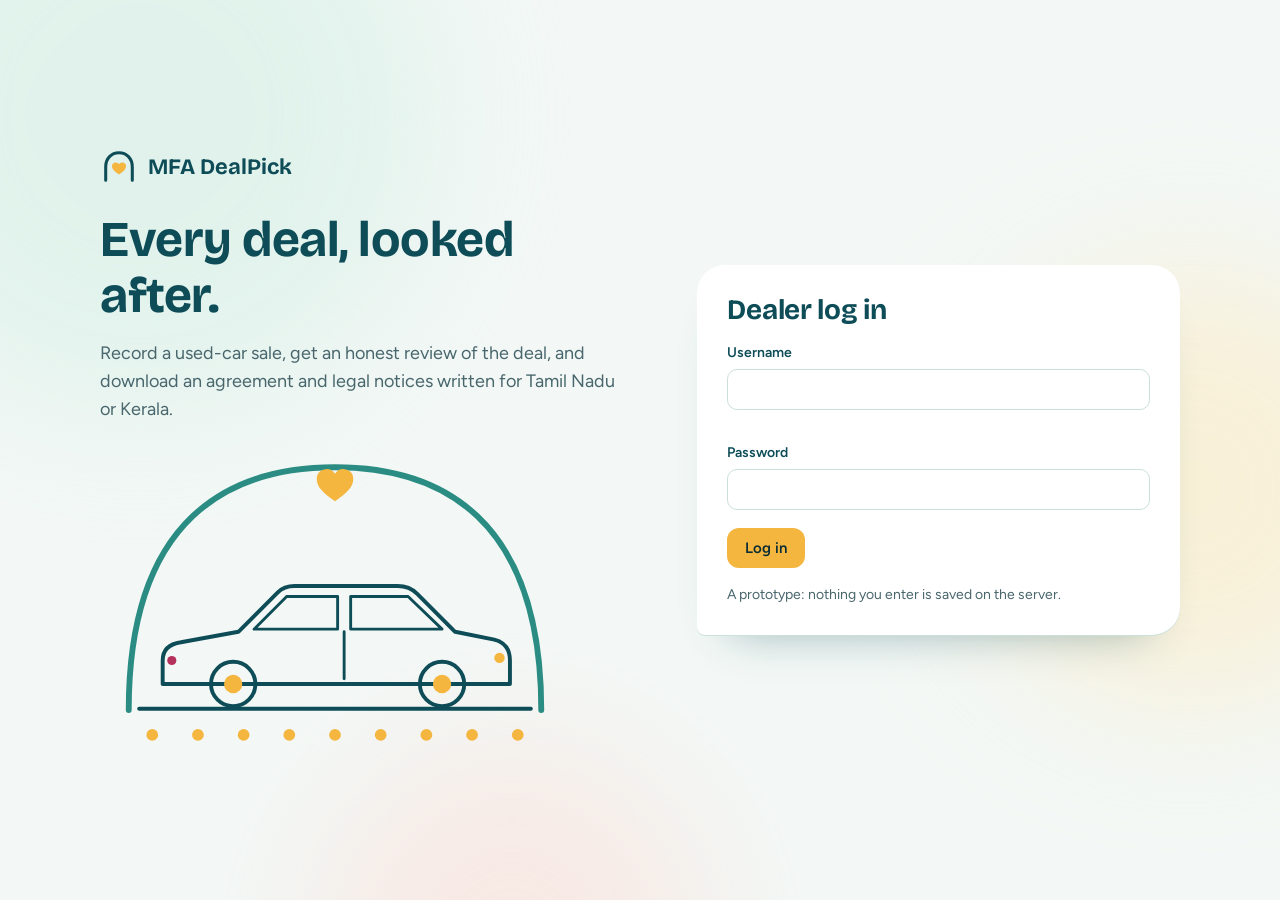
==== index.html @ e0dc83a1 "Add files via upload" ====
<!DOCTYPE html>
<html lang="en">
<head>
<meta charset="UTF-8">
<meta name="viewport" content="width=device-width, initial-scale=1">
<meta name="theme-color" content="#0E4D57">
<title>MFA DealPick</title>
<link rel="icon" href="data:image/svg+xml,%3Csvg xmlns='http://www.w3.org/2000/svg' viewBox='0 0 40 40'%3E%3Cpath d='M6 34V20C6 11 12 5 20 5s14 6 14 15v14' fill='none' stroke='%230E4D57' stroke-width='3.5' stroke-linecap='round'/%3E%3Cpath d='M20 28c-5-3.4-7.5-6-7.5-9a4.2 4.2 0 0 1 7.5-2.2A4.2 4.2 0 0 1 27.5 19c0 3-2.5 5.6-7.5 9z' fill='%23F4B63F'/%3E%3C/svg%3E">
<link rel="preconnect" href="https://fonts.googleapis.com">
<link rel="preconnect" href="https://fonts.gstatic.com" crossorigin>
<link href="https://fonts.googleapis.com/css2?family=Bricolage+Grotesque:opsz,wght@12..96,500..800&family=Figtree:wght@400;500;600;700&display=swap" rel="stylesheet">
<style nonce="__NONCE__">
/* MFA DealPick - care-themed interface.
   Palette: lagoon teal (trust), sea green (calm), mint (soft ground), marigold (kolam / kasavu gold),
   petal (gentle attention), berry (alerts only). */
:root {
  --lagoon: #0E4D57; --ink: #0B2E35; --sea: #2A8C82; --mint: #D6EFE6; --mint2: #EAF6F1; --mist: #F3F8F6;
  --gold: #F4B63F; --gold-d: #7A4E00; --petal: #FBE0D9; --berry: #B4325A; --line: #CBE0D9; --muted: #48666C;
  --display: "Bricolage Grotesque", system-ui, sans-serif; --body: "Figtree", system-ui, sans-serif;
  --ease: cubic-bezier(.2, .8, .2, 1);
}
* { box-sizing: border-box; }
html { -webkit-text-size-adjust: 100%; }
body { margin: 0; background: var(--mist); color: var(--ink); font: 400 16px/1.55 var(--body); min-height: 100vh; overflow-x: hidden; }
h1, h2, h3 { font-family: var(--display); line-height: 1.12; margin: 0; color: var(--lagoon); letter-spacing: -.01em; }
h1 { font-size: clamp(30px, 5vw, 50px); font-weight: 700; }
h2 { font-size: clamp(22px, 3vw, 28px); font-weight: 700; }
h3 { font-size: 19px; font-weight: 650; }
p { margin: 0 0 .8em; }
a { color: var(--lagoon); }
[hidden] { display: none !important; }
:focus-visible { outline: 3px solid var(--gold); outline-offset: 2px; border-radius: 6px; }

/* ambient background: three slow, soft lights */
.aura { position: fixed; inset: 0; z-index: 0; pointer-events: none; overflow: hidden; }
.aura i { position: absolute; border-radius: 50%; filter: blur(70px); opacity: .6; animation: drift 40s ease-in-out infinite alternate; }
.aura i:nth-child(1) { width: 46vmax; height: 46vmax; background: var(--mint); left: -12vmax; top: -14vmax; }
.aura i:nth-child(2) { width: 34vmax; height: 34vmax; background: #FCEBC4; right: -10vmax; top: 30vh; animation-duration: 48s; }
.aura i:nth-child(3) { width: 30vmax; height: 30vmax; background: var(--petal); left: 25vw; bottom: -18vmax; animation-duration: 56s; }
@keyframes drift { to { transform: translate3d(6vmax, 4vmax, 0) scale(1.12); } }
#app { position: relative; z-index: 1; }

/* ---------- top bar ---------- */
.top { display: flex; align-items: center; gap: 18px; padding: 14px clamp(16px, 4vw, 40px); flex-wrap: wrap; }
.logo { display: flex; align-items: center; gap: 10px; font: 700 22px var(--display); color: var(--lagoon); text-decoration: none; }
.logo svg { width: 38px; height: 38px; }
.beat { transform-box: fill-box; transform-origin: center; animation: beat 2.8s ease-in-out infinite; }
@keyframes beat { 0%, 60%, 100% { transform: scale(1); } 15% { transform: scale(1.22); } 30% { transform: scale(1); } 40% { transform: scale(1.14); } }
nav.main { display: flex; gap: 4px; margin-left: auto; overflow-x: auto; max-width: 100%; }
nav.main a { padding: 8px 15px; border-radius: 999px; color: var(--lagoon); text-decoration: none; font-weight: 600; white-space: nowrap; transition: background .25s, color .25s; }
nav.main a:hover { background: var(--mint); }
nav.main a[aria-current="page"] { background: var(--lagoon); color: #fff; }
.who { display: flex; align-items: center; gap: 10px; font-size: 14px; color: var(--muted); }
.who b { color: var(--ink); font-weight: 600; }
.who button { background: none; border: 0; color: var(--lagoon); font: 600 14px var(--body); cursor: pointer; text-decoration: underline; padding: 4px; }
main { max-width: 1080px; margin: 0 auto; padding: 8px clamp(16px, 4vw, 40px) 90px; }
main > .enter { animation: rise .5s var(--ease) both; }
@keyframes rise { from { opacity: 0; transform: translateY(14px); } to { opacity: 1; transform: none; } }
@keyframes fade { from { opacity: 0; } to { opacity: 1; } }

/* ---------- buttons, fields ---------- */
.btn { font: 600 15px var(--body); border: 0; border-radius: 12px; padding: 11px 18px; cursor: pointer; background: var(--lagoon); color: #fff; display: inline-flex; gap: 8px; align-items: center; justify-content: center; text-decoration: none; transition: transform .2s var(--ease), box-shadow .2s, background .2s; }
.btn:hover { transform: translateY(-1px); box-shadow: 0 10px 20px -10px rgba(14, 77, 87, .6); }
.btn:active { transform: translateY(0); }
.btn.gold { background: var(--gold); color: var(--ink); }
.btn.soft { background: var(--mint); color: var(--lagoon); }
.btn.line { background: transparent; color: var(--lagoon); box-shadow: inset 0 0 0 2px var(--lagoon); }
.btn.alert { background: var(--berry); }
.btn.small { padding: 7px 12px; font-size: 14px; border-radius: 10px; }
.btn[disabled] { opacity: .55; cursor: not-allowed; transform: none; box-shadow: none; }
.row { display: flex; gap: 10px; flex-wrap: wrap; align-items: center; }
.row.end { justify-content: flex-end; }
.spacer { flex: 1; }
label.f { display: grid; gap: 5px; font-weight: 600; font-size: 14px; color: var(--lagoon); align-content: start; }
input, select, textarea { font: 400 16px var(--body); color: var(--ink); background: #fff; border: 1.5px solid var(--line); border-radius: 10px; padding: 10px 12px; width: 100%; transition: border-color .2s, box-shadow .2s; }
input:focus, select:focus, textarea:focus { border-color: var(--sea); box-shadow: 0 0 0 4px rgba(42, 140, 130, .17); outline: none; }
textarea { resize: vertical; min-height: 84px; }
.hint { font-weight: 400; color: var(--muted); font-size: 13px; }
.grid { display: grid; grid-template-columns: repeat(auto-fit, minmax(230px, 1fr)); gap: 16px; }
.span2 { grid-column: 1 / -1; }
.muted { color: var(--muted); }
.small { font-size: 14px; }

/* ---------- surfaces (deliberately different shapes) ---------- */
.sheet { background: #fff; border-radius: 24px; padding: clamp(18px, 3vw, 30px); box-shadow: 0 1px 0 var(--line), 0 28px 44px -34px rgba(14, 77, 87, .45); }
.sheet.tight { border-radius: 16px; padding: 18px 20px; }
.sheet.mint { background: var(--mint2); box-shadow: none; }
.sheet.petal { background: var(--petal); box-shadow: none; }
.sheet + .sheet, .stack > * + * { margin-top: 18px; }
.page-head { display: flex; gap: 16px; align-items: flex-end; flex-wrap: wrap; margin: 18px 0 22px; }

/* ---------- chips ---------- */
.chip { display: inline-flex; align-items: center; gap: 6px; padding: 3px 11px; border-radius: 999px; font-size: 13px; font-weight: 600; background: var(--mint); color: var(--lagoon); white-space: nowrap; }
.chip.gold { background: #FCE7B2; color: var(--gold-d); }
.chip.sea { background: var(--sea); color: #fff; }
.chip.petal { background: var(--petal); color: var(--berry); }
.chip.line { background: transparent; box-shadow: inset 0 0 0 1.5px var(--line); color: var(--muted); }

/* ---------- sign-in ---------- */
.auth { min-height: 100vh; display: grid; grid-template-columns: 1.05fr .95fr; gap: clamp(24px, 5vw, 70px); align-items: center; max-width: 1200px; margin: 0 auto; padding: clamp(20px, 5vw, 60px); }
.auth .lead { font-size: 18px; color: var(--muted); max-width: 30em; margin-top: 16px; }
.hero-art { width: min(100%, 470px); display: block; margin: 26px 0 0; overflow: visible; }
.draw { fill: none; stroke: var(--lagoon); stroke-width: 3; stroke-linecap: round; stroke-linejoin: round; stroke-dasharray: 1; stroke-dashoffset: 1; animation: draw 2.2s var(--ease) forwards; }
.draw.glass { stroke-width: 2.2; animation-delay: .8s; }
.draw.wheel { animation-delay: 1.1s; }
.draw.arch { stroke: var(--sea); stroke-width: 4.5; animation-duration: 2.6s; animation-delay: 1.5s; }
@keyframes draw { to { stroke-dashoffset: 0; } }
.car-bob { animation: bob 3.6s ease-in-out 4s infinite; }
@keyframes bob { 50% { transform: translateY(-3px); } }
.pulli circle { fill: var(--gold); opacity: 0; animation: pop .6s var(--ease) forwards, glow 3.4s ease-in-out 5s infinite; }
@keyframes pop { from { opacity: 0; transform: scale(.2); } to { opacity: 1; transform: none; } }
@keyframes glow { 50% { opacity: .45; } }
.pulli circle { transform-box: fill-box; transform-origin: center; }
.heart-top { fill: var(--gold); opacity: 0; transform-box: fill-box; transform-origin: center; animation: pop .7s var(--ease) 3.2s forwards, beat 2.8s ease-in-out 4s infinite; }
.auth-card { border-radius: 28px 28px 28px 8px; }
.tabs { display: flex; gap: 4px; background: var(--mint2); padding: 4px; border-radius: 14px; margin-bottom: 20px; }
.tabs button { flex: 1; border: 0; background: none; padding: 9px 8px; border-radius: 10px; font: 600 14px var(--body); color: var(--lagoon); cursor: pointer; transition: background .25s, box-shadow .25s; }
.tabs button[aria-selected="true"] { background: #fff; box-shadow: 0 2px 8px -2px rgba(14, 77, 87, .3); }
.error { background: var(--petal); color: var(--berry); border-radius: 10px; padding: 10px 14px; font-weight: 600; font-size: 14px; animation: rise .3s var(--ease); }

/* ---------- deals and the road ---------- */
.care-line { font: 500 clamp(19px, 2.6vw, 24px)/1.4 var(--display); color: var(--ink); max-width: 40em; }
.care-line a { color: var(--lagoon); font-weight: 700; text-decoration-color: var(--gold); text-decoration-thickness: 3px; text-underline-offset: 4px; }
.deal { display: grid; grid-template-columns: minmax(0, 1.2fr) minmax(230px, 1fr) auto; gap: 20px; align-items: center; padding: 18px 6px; border-bottom: 1px solid var(--line); text-decoration: none; color: inherit; transition: background .25s; border-radius: 12px; }
.deal:hover { background: var(--mint2); }
.deal:last-child { border-bottom: 0; }
.vtitle { font: 650 19px var(--display); color: var(--lagoon); }
.deal .meta { color: var(--muted); font-size: 14px; }
.deal .money { text-align: right; font: 650 18px var(--display); }
.deal .money small { display: block; font: 400 13px var(--body); color: var(--muted); }
.road { --i: 0; position: relative; height: 46px; min-width: 220px; }
.road::before { content: ""; position: absolute; left: 12px; right: 12px; top: 30px; border-top: 3px dashed var(--line); }
.road .fill { position: absolute; left: 12px; top: 29px; height: 5px; border-radius: 3px; background: var(--sea); width: calc((100% - 24px) * var(--i) / 3); transition: width 1.7s var(--ease) .15s; }
.road .stop { position: absolute; top: 25px; left: calc(12px + (100% - 24px) * var(--n) / 3); width: 15px; height: 15px; margin-left: -7px; border-radius: 50%; background: #fff; border: 3px solid var(--line); padding: 0; transition: background .5s, border-color .5s; }
.road .stop.on { border-color: var(--sea); background: var(--sea); }
.road button.stop { cursor: pointer; }
.road .car { position: absolute; top: 0; left: calc(12px + (100% - 24px) * var(--i) / 3); width: 40px; margin-left: -20px; transition: left 1.7s var(--ease) .15s; pointer-events: none; }
.road .labels { position: absolute; left: 0; right: 0; top: 46px; height: 0; }
.road.big { height: 74px; margin: 6px 0 4px; }
.road.big::before { top: 38px; border-top-width: 4px; }
.road.big .fill { top: 37px; height: 6px; }
.road.big .stop { top: 31px; width: 19px; height: 19px; margin-left: -9px; }
.road.big .car { width: 56px; margin-left: -28px; }
.road-labels { display: grid; grid-template-columns: repeat(4, 1fr); font-size: 13px; color: var(--muted); text-align: center; }
.road-labels span.on { color: var(--lagoon); font-weight: 700; }
.empty { text-align: center; padding: 40px 10px; }
.empty svg { width: 150px; margin: 0 auto 10px; display: block; }

/* ---------- forms: wizard ---------- */
.steps { display: flex; margin: 0 0 24px; }
.step { flex: 1; display: flex; flex-direction: column; align-items: center; gap: 6px; position: relative; font-size: 14px; font-weight: 600; color: var(--muted); }
.step::before { content: ""; position: absolute; top: 15px; left: -50%; width: 100%; height: 3px; background: var(--line); z-index: 0; }
.step:first-child::before { display: none; }
.step::after { content: ""; position: absolute; top: 15px; left: -50%; width: 0; height: 3px; background: var(--sea); z-index: 0; transition: width .6s var(--ease); }
.step:first-child::after { display: none; }
.step.done::after, .step.now::after { width: 100%; }
.step i { font: 700 15px var(--display); font-style: normal; width: 33px; height: 33px; border-radius: 50%; background: #fff; border: 3px solid var(--line); display: grid; place-items: center; position: relative; z-index: 1; transition: all .4s var(--ease); }
.step.now i { border-color: var(--sea); color: var(--lagoon); transform: scale(1.12); }
.step.done i { background: var(--sea); border-color: var(--sea); color: #fff; }
.step.now, .step.done { color: var(--lagoon); }
.panel-in { animation: rise .45s var(--ease) both; }

/* ---------- notes / checklist ---------- */
.note { display: grid; grid-template-columns: 18px 1fr; gap: 12px; padding: 11px 0; border-bottom: 1px solid var(--mint); }
.note:last-child { border-bottom: 0; }
.note .dot { width: 12px; height: 12px; border-radius: 50%; margin-top: 7px; background: var(--sea); }
.note.warn .dot { background: var(--gold); }
.note.alert .dot { background: var(--berry); animation: ping 2.2s ease-out infinite; }
@keyframes ping { 0% { box-shadow: 0 0 0 0 rgba(180, 50, 90, .45); } 80%, 100% { box-shadow: 0 0 0 10px rgba(180, 50, 90, 0); } }
.note.alert { font-weight: 600; }
.list-row { display: flex; gap: 12px; align-items: center; padding: 13px 4px; border-bottom: 1px solid var(--mint); text-decoration: none; color: inherit; flex-wrap: wrap; border-radius: 10px; transition: background .2s; }
.list-row:hover { background: var(--mint2); }
.list-row:last-child { border-bottom: 0; }
.list-row .grow { flex: 1; min-width: 200px; }
.list-row b { font-family: var(--display); font-weight: 650; color: var(--lagoon); font-size: 17px; }

/* ---------- notice page ---------- */
.cols { display: grid; grid-template-columns: minmax(0, 1.7fr) minmax(250px, 1fr); gap: 22px; align-items: start; }
.status { display: flex; gap: 16px; align-items: center; border-radius: 20px; padding: 16px 20px; margin-bottom: 18px; background: var(--mint2); animation: rise .5s var(--ease) both; }
.status h3 { font-size: 18px; }
.status p { margin: 2px 0 0; font-size: 14px; color: var(--muted); }
.status.draft { background: #FDF0CF; }
.status.changes { background: var(--petal); }
.status.review { background: var(--mint); }
.status .pulse { width: 16px; height: 16px; border-radius: 50%; background: var(--sea); flex: none; animation: ping2 2s ease-out infinite; }
@keyframes ping2 { 0% { box-shadow: 0 0 0 0 rgba(42, 140, 130, .5); } 80%, 100% { box-shadow: 0 0 0 14px rgba(42, 140, 130, 0); } }
.status .pencil { width: 16px; height: 16px; border-radius: 4px; background: var(--gold); flex: none; transform: rotate(45deg); }
.status .flag { width: 16px; height: 16px; border-radius: 50%; background: var(--berry); flex: none; }
.editor { width: 100%; min-height: 520px; font: 400 16px/1.7 "Times New Roman", Georgia, serif; padding: 22px 26px; border-radius: 14px; }
.editor[readonly] { background: #FAFCFB; color: #213E44; }
.paper { background: #fff; border-radius: 14px; border: 1.5px solid var(--line); padding: clamp(18px, 4vw, 44px); font: 400 16px/1.7 "Times New Roman", Georgia, serif; color: #14262A; max-height: 70vh; overflow: auto; }
.paper p { margin: .55em 0; text-align: justify; }
.paper .t1 { text-align: center; font-weight: 700; font-size: 21px; margin: 0 0 16px; }
.paper .t2 { text-align: center; font-weight: 700; font-size: 17px; margin: 14px 0 8px; }
.paper .t3 { font-weight: 700; margin-top: 1.1em; }
.paper .r { text-align: right; margin: .1em 0; }
.paper .num { padding-left: 2em; text-indent: -2em; }
.paper .sub { padding-left: 3em; text-indent: -2em; }
.paper table { border-collapse: collapse; width: 100%; margin: .6em 0; font-size: 15px; }
.paper table.box td { border: 1px solid #9DB8B1; padding: 5px 9px; }
.paper table.free td { padding: 5px 9px; vertical-align: top; width: 50%; }
.paper hr.pb { border: 0; border-top: 2px dashed var(--line); margin: 28px 0; }
.dim { opacity: .6; }
.tl { list-style: none; margin: 0; padding: 0 0 0 18px; border-left: 3px solid var(--mint); }
.tl li { position: relative; padding: 0 0 16px 14px; font-size: 14px; }
.tl li::before { content: ""; position: absolute; left: -26px; top: 5px; width: 13px; height: 13px; border-radius: 50%; background: var(--sea); border: 3px solid #fff; }
.tl li.approved::before { background: var(--gold); }
.tl li.changes_requested::before { background: var(--berry); }
.tl b { color: var(--lagoon); }
.tl .when { color: var(--muted); font-size: 13px; }
dl.facts { display: grid; grid-template-columns: auto 1fr; gap: 6px 14px; margin: 0; font-size: 14px; }
dl.facts dt { color: var(--muted); }
dl.facts dd { margin: 0; font-weight: 600; word-break: break-word; }

/* the advocate's seal, stamped on approval */
.seal { width: 150px; height: 150px; flex: none; transform: rotate(-8deg); }
.seal.stamp { animation: stamp .8s var(--ease) both; }
@keyframes stamp { 0% { opacity: 0; transform: scale(2.6) rotate(-24deg); } 55% { opacity: 1; transform: scale(.92) rotate(-6deg); } 75% { transform: scale(1.04) rotate(-9deg); } 100% { opacity: 1; transform: scale(1) rotate(-8deg); } }
.approved-box { display: flex; gap: 20px; align-items: center; flex-wrap: wrap; background: linear-gradient(120deg, var(--mint2), #FFF7DF); border-radius: 22px; padding: 18px 22px; margin-bottom: 18px; }
.spinner { width: 18px; height: 18px; border-radius: 50%; border: 3px solid var(--mint); border-top-color: var(--sea); animation: spin .8s linear infinite; display: inline-block; }
@keyframes spin { to { transform: rotate(360deg); } }

/* ---------- modal, toast ---------- */
.modal-back { position: fixed; inset: 0; background: rgba(11, 46, 53, .5); display: grid; place-items: center; z-index: 50; animation: fade .2s; padding: 12px; }
.modal { background: #fff; border-radius: 24px; max-width: 720px; width: 100%; max-height: 92vh; overflow: auto; padding: clamp(18px, 3vw, 28px); animation: rise .35s var(--ease); }
.modal.wide { max-width: 860px; }
.pick { display: block; width: 100%; text-align: left; background: var(--mint2); border: 0; border-radius: 14px; padding: 14px 16px; cursor: pointer; font: inherit; color: inherit; transition: background .2s, transform .2s var(--ease); }
.pick + .pick { margin-top: 8px; }
.pick:hover { background: var(--mint); transform: translateX(4px); }
.pick b { font: 650 17px var(--display); color: var(--lagoon); display: block; }
#toasts { position: fixed; bottom: 18px; left: 50%; transform: translateX(-50%); display: grid; gap: 8px; z-index: 60; width: min(92vw, 460px); }
.toast { background: var(--ink); color: #fff; padding: 12px 18px; border-radius: 14px; font-weight: 600; animation: rise .3s var(--ease); box-shadow: 0 14px 30px -12px rgba(0, 0, 0, .5); }
.toast.bad { background: var(--berry); }

@media (max-width: 860px) {
  .auth { grid-template-columns: 1fr; padding-top: 28px; }
  .cols { grid-template-columns: 1fr; }
  .deal { grid-template-columns: 1fr; gap: 10px; }
  .deal .money { text-align: left; }
  .road { min-width: 0; }
}
@media (prefers-reduced-motion: reduce) {
  *, *::before, *::after { animation-duration: .001ms !important; animation-delay: 0s !important; animation-iteration-count: 1 !important; transition-duration: .001ms !important; transition-delay: 0s !important; }
  .draw { stroke-dashoffset: 0; }
  .pulli circle, .heart-top { opacity: 1; }
}

/* ---------- additions for the one-time flow ---------- */
.grid.metrics { grid-template-columns: repeat(auto-fit, minmax(210px, 1fr)); gap: 12px; margin: 16px 0; }
.sheet + .grid, .grid + .sheet { margin-top: 18px; }
.who { gap: 16px; }
.tabs { flex-wrap: wrap; }
.tabs button { flex: 1 1 auto; }
.stack { display: grid; gap: 14px; }
.enter { animation: rise .5s var(--ease) both; }
</style>
</head>
<body>
<div class="aura" aria-hidden="true"><i></i><i></i><i></i></div>
<div id="app"></div>
<div id="toasts" role="status" aria-live="polite"></div>
<noscript><p class="muted" role="alert">MFA DealPick needs JavaScript. Turn it on in your browser and reload.</p></noscript>
<script nonce="__NONCE__">
/* MFA DealPick - one-time-use interface (no framework, nothing stored). All user text is inserted with
   textContent via h(); the only innerHTML use is for fixed, built-in SVG artwork. */
(function () {
  "use strict";

  const app = document.getElementById("app");
  const STAGES = ["Deal details", "AI review", "Questions", "Documents"];

  function h(tag, attrs, ...kids) {
    const el = document.createElement(tag);
    Object.keys(attrs || {}).forEach((k) => {
      const v = attrs[k];
      if (v === null || v === undefined || v === false) return;
      if (k.slice(0, 2) === "on") el.addEventListener(k.slice(2), v);
      else if (k === "style") Object.keys(v).forEach((s) => (s.indexOf("--") === 0 ? el.style.setProperty(s, v[s]) : (el.style[s] = v[s])));
      else if (k === "value") el.value = v;
      else el.setAttribute(k, v === true ? "" : v);
    });
    (function add(list) {
      list.forEach((c) => {
        if (c === null || c === undefined || c === false) return;
        if (Array.isArray(c)) return add(c);
        el.append(c.nodeType ? c : document.createTextNode(String(c)));
      });
    })(kids);
    return el;
  }

  function svgFrom(markup) {
    const t = document.createElement("template");
    t.innerHTML = markup.trim();
    return t.content.firstChild;
  }


  function toast(msg, bad) {
    const t = h("div", { class: "toast" + (bad ? " bad" : "") }, msg);
    document.getElementById("toasts").append(t);
    setTimeout(() => t.remove(), bad ? 6500 : 3800);
  }

  const sleep = (ms) => new Promise((r) => setTimeout(r, ms));
  const inr = (n) => Number(n || 0).toLocaleString("en-IN", { maximumFractionDigits: 0 });
  const today = () => new Date(Date.now() - new Date().getTimezoneOffset() * 60000).toISOString().slice(0, 10);
  const asDate = (s) => new Date(/^\d{4}-\d{2}-\d{2}$/.test(s) ? s + "T00:00:00" : s);
  const fmtDate = (s) => (s ? asDate(s).toLocaleDateString("en-IN", { day: "numeric", month: "short", year: "numeric" }) : "");
  const fmtDT = (s) => (s ? new Date(s).toLocaleString("en-IN", { day: "numeric", month: "short", hour: "numeric", minute: "2-digit" }) : "");
  const plural = (n, one, many) => n + " " + (n === 1 ? one : many || one + "s");
  const first = (s) => String(s || "").trim().split(/\s+/)[0] || "there";


  /* ---------------------------------------------------------------- artwork (fixed markup only) */

  const logo = () => svgFrom(`<svg viewBox="0 0 40 40" aria-hidden="true"><path d="M6 34V20C6 11 12 5 20 5s14 6 14 15v14" fill="none" stroke="#0E4D57" stroke-width="3.2" stroke-linecap="round"/><path class="beat" d="M20 28c-5-3.4-7.5-6-7.5-9a4.2 4.2 0 0 1 7.5-2.2A4.2 4.2 0 0 1 27.5 19c0 3-2.5 5.6-7.5 9z" fill="#F4B63F"/></svg>`);

  const carIcon = () => svgFrom(`<svg class="car" viewBox="0 0 64 30" aria-hidden="true"><path d="M3 24V17q0-4 5-5l11-2 8-7q2-2 5-2h15q3 0 5 3l7 6 6 2q3 1 3 5v7z" fill="#0E4D57"/><path d="M24 9l-5 6h12V9zm11 0v6h16l-5-6z" fill="#D6EFE6"/><circle cx="17" cy="24" r="5" fill="#0B2E35"/><circle cx="17" cy="24" r="2" fill="#F4B63F"/><circle cx="49" cy="24" r="5" fill="#0B2E35"/><circle cx="49" cy="24" r="2" fill="#F4B63F"/></svg>`);

  function heroArt() {
    const dots = [40, 75, 110, 145, 180, 215, 250, 285, 320].map((x, i) => `<circle cx="${x}" cy="219" r="4.5" style="animation-delay:${3.4 + i * 0.12}s,${5 + i * 0.3}s"/>`).join("");
    return svgFrom(`<svg class="hero-art" viewBox="0 0 360 232" role="img" aria-label="A car sheltered under a protective arch">
      <path class="draw arch" pathLength="1" d="M22 200C22 52 100 14 180 14s158 38 158 186"/>
      <path class="heart-top" d="M180 40c-9-6-14-11-14-17a7.6 7.6 0 0 1 14-4 7.6 7.6 0 0 1 14 4c0 6-5 11-14 17z"/>
      <path class="draw" pathLength="1" d="M30 199H330"/>
      <g class="car-bob"><g transform="translate(40 80)">
        <path class="draw" pathLength="1" d="M8 100V82Q8 70 22 68L66 60L96 30Q101 25 109 25H188Q197 25 203 31L232 60L262 66Q274 69 274 82V100Z"/>
        <path class="draw glass" pathLength="1" d="M103 33L78 58H142V33ZM152 33V58H222L196 33Z"/>
        <path class="draw glass" pathLength="1" d="M147 60V96"/>
        <circle cx="266" cy="80" r="4" fill="#F4B63F"/><circle cx="15" cy="82" r="3.5" fill="#B4325A"/>
        <circle class="draw wheel" pathLength="1" cx="62" cy="100" r="17" fill="none"/><circle cx="62" cy="100" r="7" fill="#F4B63F"/>
        <circle class="draw wheel" pathLength="1" cx="222" cy="100" r="17" fill="none"/><circle cx="222" cy="100" r="7" fill="#F4B63F"/>
      </g></g>
      <g class="pulli">${dots}</g></svg>`);
  }


  function road(stage, opts) {
    opts = opts || {};
    const el = h("div", { class: "road" + (opts.big ? " big" : ""), style: { "--i": 0 } }, h("div", { class: "fill" }));
    STAGES.forEach((s, n) => {
      const on = n <= stage ? " on" : "";
      el.append(opts.onPick
        ? h("button", { type: "button", class: "stop" + on, style: { "--n": n }, title: s, "aria-label": "Mark as " + s, onclick: () => opts.onPick(n) })
        : h("span", { class: "stop" + on, style: { "--n": n } }));
    });
    el.append(carIcon());
    setTimeout(() => el.style.setProperty("--i", stage), 80);          // the car drives to its stage
    return el;
  }


  function inline(text) {
    return text.split(/(\*\*[^*]+\*\*)/).filter(Boolean).map((p) => (/^\*\*[^*]+\*\*$/.test(p) ? h("strong", null, p.slice(2, -2)) : p.replace(/\*\*/g, "")));
  }

  function renderDoc(text) {
    const root = h("div", { class: "paper" });
    const lines = String(text || "").split("\n");
    let i = 0;
    while (i < lines.length) {
      const s = lines[i].trim();
      i++;
      if (!s) continue;
      if (s === "~~") { root.append(h("hr", { class: "pb" })); continue; }
      if (s.startsWith("|")) {
        const bordered = !s.startsWith("|~"), rows = [];
        i--;
        while (i < lines.length && lines[i].trim().startsWith("|")) {
          let c = lines[i].trim();
          c = c.startsWith("|~") ? c.slice(2) : c.slice(1);
          rows.push(c.split("|").map((x) => x.trim().replace(/^~/, "")));
          i++;
        }
        root.append(h("table", { class: bordered ? "box" : "free" }, h("tbody", null, rows.map((r) => h("tr", null, r.map((c) => h("td", null, inline(c))))))));
        continue;
      }
      let m;
      if (s.startsWith("### ")) root.append(h("p", { class: "t3" }, inline(s.slice(4))));
      else if (s.startsWith("## ")) root.append(h("p", { class: "t2" }, inline(s.slice(3))));
      else if (s.startsWith("# ")) root.append(h("p", { class: "t1" }, inline(s.slice(2))));
      else if (s.startsWith(">>")) root.append(h("p", { class: "r" }, s.slice(2).trim() ? inline(s.slice(2).trim()) : "\u00a0"));
      else if ((m = s.match(/^(\d{1,3})[.)]\s+(.*)$/))) root.append(h("p", { class: "num" }, m[1] + ".\u00a0\u00a0", inline(m[2])));
      else if (/^\(([a-zA-Z]{1,3}|\d{1,2})\)\s/.test(s)) root.append(h("p", { class: "sub" }, inline(s)));
      else root.append(h("p", null, inline(s)));
    }
    return root;
  }


  const YN = [["no", "No"], ["yes", "Yes"]];
  const MODES = ["UPI", "Bank transfer", "Cheque", "Demand draft", "Cash"];
  const ST3 = [["TN", "Tamil Nadu"], ["KL", "Kerala"], ["OT", "Another state"]];
  const DEAL_STEPS = [
    { name: "Buyer", fields: [
      { k: "buyer_name", l: "Buyer's full name", req: 1, ac: "off" },
      { k: "buyer_rel", l: "Relation", t: "select", o: ["S/o", "D/o", "W/o", "C/o"] },
      { k: "buyer_rel_name", l: "Father's, mother's or spouse's name" },
      { k: "buyer_age", l: "Age", t: "number" },
      { k: "buyer_address", l: "Address", t: "textarea", span: 1, req: 1 },
      { k: "buyer_city", l: "City or town" },
      { k: "buyer_state", l: "Buyer lives in", t: "select", o: ST3 },
      { k: "buyer_phone", l: "Mobile number" },
      { k: "buyer_email", l: "Email", t: "email" },
      { k: "buyer_id_type", l: "ID shown", t: "select", o: ["Aadhaar", "Driving licence", "Voter ID", "Passport"] },
      { k: "buyer_id_no", l: "ID number", hint: "For Aadhaar, only the last 4 digits are kept." }] },
    { name: "Car", fields: [
      { k: "make", l: "Make", req: 1 }, { k: "model", l: "Model", req: 1 }, { k: "variant", l: "Variant" },
      { k: "year", l: "Year of manufacture", t: "number" },
      { k: "reg_no", l: "Registration number", req: 1 },
      { k: "reg_state", l: "Registered in", t: "select", o: ST3 },
      { k: "chassis", l: "Chassis number" }, { k: "engine_no", l: "Engine number" }, { k: "colour", l: "Colour" },
      { k: "fuel", l: "Fuel", t: "select", o: ["Petrol", "Diesel", "CNG", "Electric", "Hybrid"] },
      { k: "odometer", l: "Odometer (km)", t: "number" },
      { k: "owners", l: "Owner number", t: "select", o: [["1", "First owner"], ["2", "Second owner"], ["3", "Third owner"], ["4+", "Fourth or later"]] },
      { k: "rc_holder", l: "RC is in the name of", hint: "Leave blank if it's your dealership." },
      { k: "hypothecated", l: "Loan on the RC?", t: "select", o: YN },
      { k: "financier", l: "Lender on the RC", when: ["hypothecated", "yes"] },
      { k: "insurance_policy", l: "Insurance policy" }, { k: "insurance_valid", l: "Insurance valid until", t: "date" },
      { k: "accident_history", l: "Accident history", t: "select", o: [["none", "No major accident known"], ["minor", "Minor cosmetic repairs"], ["major", "Major repair after an accident"]] },
      { k: "known_defects", l: "Known defects you're telling the buyer about", t: "textarea", span: 1 }] },
    { name: "Money", fields: [
      { k: "price", l: "Sale price (Rs.)", t: "number", req: 1 },
      { k: "advance", l: "Advance received (Rs.)", t: "number" },
      { k: "advance_date", l: "Advance received on", t: "date" }, { k: "advance_mode", l: "Advance paid by", t: "select", o: MODES },
      { k: "balance_due_date", l: "Balance due on", t: "date" }, { k: "balance_mode", l: "Balance to be paid by", t: "select", o: MODES },
      { k: "finance_by_buyer", l: "Is the buyer taking a loan?", t: "select", o: YN },
      { k: "buyer_financier", l: "Buyer's lender", when: ["finance_by_buyer", "yes"] },
      { k: "delivery_date", l: "Delivery date", t: "date" },
      { k: "warranty_days", l: "Warranty (days, 0 for none)", t: "number" }, { k: "warranty_km", l: "Warranty (km)", t: "number" },
      { k: "warranty_scope", l: "Warranty covers" }] },
    { name: "Terms", fields: [
      { k: "deal_state", l: "This deal is made in", t: "select", o: [["TN", "Tamil Nadu"], ["KL", "Kerala"]], hint: "Decides the state clauses in the agreement." },
      { k: "place", l: "Place of signing" }, { k: "jurisdiction_city", l: "Courts at" },
      { k: "agreement_date", l: "Agreement date", t: "date" },
      { k: "transfer_cost_bearer", l: "Who pays the transfer fees?", t: "select", o: ["Buyer", "Seller"] },
      { k: "interest_rate", l: "Late payment interest (% a year)", t: "number" },
      { k: "forfeit_pct", l: "If the buyer backs out, keep up to (% of price)", t: "number", hint: "Courts allow only a reasonable amount." },
      { k: "arbitration", l: "Disputes go to", t: "select", o: [["", "Courts only"], ["1", "Arbitration first"]] },
      { k: "stamp_value", l: "Stamp paper value (Rs.)", t: "number", hint: "Your advocate can confirm this." },
      { k: "witness1", l: "Witness 1 (optional)" }, { k: "witness2", l: "Witness 2 (optional)" },
      { k: "extra_clauses", l: "Extra terms, one per line", t: "textarea", span: 1 }] },
  ];


  function field(f, val) {
    const t = f.t || "text";
    let input;
    if (t === "select") {
      input = h("select", { name: f.k }, (f.o || []).map((o) => { const a = Array.isArray(o) ? o : [o, o]; return h("option", { value: a[0] }, a[1]); }));
    } else if (t === "textarea") {
      input = h("textarea", { name: f.k, rows: f.rows || 3 });
    } else {
      input = h("input", { name: f.k, type: t === "number" ? "text" : t, inputmode: t === "number" ? "decimal" : null, autocomplete: f.ac || "off" });
    }
    input.value = val !== undefined && val !== null && val !== "" ? val : (f.d !== undefined ? f.d : "");
    if (t === "select" && input.selectedIndex < 0 && input.options.length) input.selectedIndex = 0;
    return h("label", { class: "f" + (f.span ? " span2" : ""), "data-k": f.k }, f.l, input, f.hint ? h("span", { class: "hint" }, f.hint) : null);
  }

  function collect(root) {
    const o = {};
    root.querySelectorAll("[name]").forEach((el) => { o[el.name] = el.value; });
    return o;
  }


  /* ================================================================ one-time-use flow ================================================================
     login -> deal details (wizard) -> AI review -> questions + notice choice -> documents + one Word download.
     Nothing is saved: the deal lives in this page's memory and is gone when the tab closes. */

  const DEFAULTS = {
    deal_state: "TN", buyer_state: "TN", reg_state: "TN", interest_rate: "12", forfeit_pct: "10", warranty_days: "0",
    warranty_scope: "engine and gearbox", transfer_cost_bearer: "Buyer", advance_mode: "UPI", balance_mode: "Bank transfer",
    hypothecated: "no", finance_by_buyer: "no", accident_history: "none", owners: "1", buyer_rel: "S/o", state: "TN",
  };
  const PROFILE_KEYS = ["dealership_name", "signatory", "address", "city", "state", "gstin", "trade_cert", "phone"];
  const PROFILE_STEP = { name: "Dealership", fields: [
    { k: "dealership_name", l: "Dealership name", req: 1 }, { k: "signatory", l: "Authorised signatory", hint: "Signs for the dealership. Defaults to \"authorised signatory\"." },
    { k: "address", l: "Dealership address", t: "textarea", span: 1, req: 1, rows: 2 }, { k: "city", l: "City or town", req: 1 },
    { k: "state", l: "State", t: "select", o: [["TN", "Tamil Nadu"], ["KL", "Kerala"]] },
    { k: "phone", l: "Phone" }, { k: "gstin", l: "GSTIN (optional)" }, { k: "trade_cert", l: "Trade certificate no. (optional)" }] };
  const WIZ = [PROFILE_STEP].concat(DEAL_STEPS);

  const SAMPLE = {
    dealership_name: "Sri Murugan Pre-Owned Cars", signatory: "R. Murugan", address: "No. 14, GST Road, Guindy", city: "Chennai", state: "TN",
    phone: "9840012345", gstin: "33ABCDE1234F1Z5", trade_cert: "TC/CHN/2024/0456",
    buyer_name: "Anil Kumar", buyer_rel: "S/o", buyer_rel_name: "Suresh Kumar", buyer_age: "34", buyer_address: "12, Lake View Road, Ernakulam",
    buyer_city: "Kochi", buyer_state: "KL", buyer_phone: "9447012345", buyer_id_type: "Aadhaar", buyer_id_no: "123412341234",
    make: "Maruti Suzuki", model: "Swift", variant: "VXi", year: "2018", reg_no: "TN 09 AB 1234", reg_state: "TN", colour: "White", fuel: "Petrol",
    odometer: "54200", owners: "1", hypothecated: "yes", financier: "HDFC Bank", insurance_valid: "2027-03-31", accident_history: "minor",
    price: "520000", advance: "30000", advance_mode: "UPI", balance_mode: "Bank transfer", warranty_days: "90", warranty_km: "3000",
    deal_state: "TN", place: "Chennai", jurisdiction_city: "Chennai",
  };

  const S = { authed: false, values: null, step: 0, seeded: false, review: null, qs: null, docs: [], ref: "", cur: 0, editing: false };
  const fresh = () => Object.assign({}, DEFAULTS, { agreement_date: today() });
  S.values = fresh();

  const main = () => document.getElementById("main");
  const cap = (s) => s.charAt(0).toUpperCase() + s.slice(1);

  async function busy(btn, label, fn) {
    const old = btn.textContent;
    btn.disabled = true;
    btn.replaceChildren(h("span", { class: "spinner" }), "  " + label);
    try { return await fn(); }
    catch (e) { toast(e.message, true); }
    finally { btn.disabled = false; btn.textContent = old; }
  }

  async function api(path, method, body) {
    const opt = { method: method || "GET", headers: { "X-Requested-With": "DealPick" }, credentials: "same-origin" };
    if (body !== undefined) { opt.headers["Content-Type"] = "application/json"; opt.body = JSON.stringify(body); }
    let res;
    try { res = await fetch("/api" + path, opt); }
    catch (e) { throw new Error("Can't reach the server. Check your connection and try again."); }
    let data = null;
    try { data = await res.json(); } catch (e) { /* non-JSON error page */ }
    if (res.status === 401 && S.authed) { S.authed = false; renderLogin(); throw new Error("Please log in again."); }
    if (!res.ok || !data || data.success === false) throw new Error((data && data.message) || "Something went wrong. Try again.");
    return data;
  }

  /* ---------------------------------------------------------------- login */

  function renderLogin() {
    document.title = "MFA DealPick";
    const err = h("div", { class: "error", role: "alert", hidden: true });
    async function submit(e) {
      e.preventDefault();
      err.hidden = true;
      const btn = form.querySelector("button[type=submit]");
      btn.disabled = true;
      try {
        await api("/login", "POST", collect(form));
        S.authed = true;
        startApp();
      } catch (ex) { err.textContent = ex.message; err.hidden = false; btn.disabled = false; }
    }
    const form = h("form", { onsubmit: submit, novalidate: true },
      h("div", { class: "stack" }, field({ k: "username", l: "Username", ac: "username" }), field({ k: "password", l: "Password", t: "password", ac: "current-password" })),
      err, h("div", { class: "row", style: { marginTop: "18px" } }, h("button", { class: "btn gold", type: "submit" }, "Log in")));
    app.replaceChildren(h("div", { class: "auth" },
      h("div", null,
        h("span", { class: "logo", style: { marginBottom: "26px" } }, logo(), "MFA DealPick"),
        h("h1", null, "Every deal, looked after."),
        h("p", { class: "lead" }, "Record a used-car sale, get an honest review of the deal, and download an agreement and legal notices written for Tamil Nadu or Kerala."),
        heroArt()),
      h("div", { class: "sheet auth-card" }, h("h2", { style: { marginBottom: "16px" } }, "Dealer log in"), form,
        h("p", { class: "muted small", style: { marginTop: "16px", marginBottom: 0 } }, "A prototype: nothing you enter is saved on the server."))));
  }

  /* ---------------------------------------------------------------- shell and progress */

  const STAGE_NAMES = ["Deal details", "AI review", "Questions", "Documents"];

  function shell() {
    app.replaceChildren(
      h("header", { class: "top" },
        h("span", { class: "logo" }, logo(), "MFA DealPick"),
        h("span", { class: "spacer" }),
        h("div", { class: "who" }, h("button", { type: "button", onclick: startOver }, "Start a new deal"), h("button", { type: "button", onclick: logout }, "Log out"))),
      h("main", { id: "main" }));
  }

  function progress(stage) {
    return h("div", { class: "sheet tight", style: { marginBottom: "18px" } }, road(stage, { big: true }),
      h("div", { class: "road-labels" }, STAGE_NAMES.map((n, i) => h("span", { class: i <= stage ? "on" : "" }, n))));
  }

  function show(stage, ...nodes) {
    const m = main();
    m.replaceChildren(h("div", { class: "enter" }, progress(stage), ...nodes));
    window.scrollTo(0, 0);
  }

  async function logout() {
    try { await api("/logout", "POST", {}); } catch (e) { /* already logged out */ }
    S.authed = false;
    S.values = fresh();
    S.step = 0; S.seeded = false; S.docs = [];
    renderLogin();
  }

  function startOver() {
    if (S.docs.length && !confirm("Start a new deal? The drafts on this page will be cleared.")) return;
    S.values = fresh(); S.step = 0; S.seeded = false; S.review = null; S.qs = null; S.docs = []; S.cur = 0; S.editing = false;
    screenDeal();
  }

  function startApp() { shell(); screenDeal(); }

  /* ---------------------------------------------------------------- 1. deal details */

  function screenDeal() {
    const values = S.values;
    const stepsEl = h("div", { class: "steps" });
    const body = h("div");
    const err = h("div", { class: "error", role: "alert", hidden: true });
    const nav = h("div", { class: "row", style: { marginTop: "22px" } });

    function applyWhen() {
      body.querySelectorAll("label[data-k]").forEach((l) => {
        const f = WIZ[S.step].fields.find((x) => x.k === l.dataset.k);
        if (f && f.when) { const dep = body.querySelector(`[name="${f.when[0]}"]`); l.hidden = !dep || dep.value !== f.when[1]; }
      });
    }
    function draw() {
      stepsEl.replaceChildren(...WIZ.map((s, n) => h("div", { class: "step" + (n < S.step ? " done" : n === S.step ? " now" : "") }, h("i", null, n < S.step ? "\u2713" : String(n + 1)), s.name)));
      body.replaceChildren(h("div", { class: "grid panel-in" }, WIZ[S.step].fields.map((f) => field(f, values[f.k]))));
      body.querySelectorAll("select").forEach((s) => s.addEventListener("change", applyWhen));
      applyWhen();
      err.hidden = true;
      nav.replaceChildren(
        S.step > 0 ? h("button", { class: "btn line", type: "button", onclick: () => move(-1) }, "Back") : h("button", { class: "btn soft", type: "button", onclick: sample }, "Fill in a sample deal"),
        h("span", { class: "spacer" }),
        S.step < WIZ.length - 1 ? h("button", { class: "btn", type: "button", onclick: () => move(1) }, "Next") : h("button", { class: "btn gold", type: "button", onclick: review }, "Review this deal"));
    }
    function stash() { Object.assign(values, collect(body)); }
    function sample() { Object.assign(values, SAMPLE); draw(); toast("Sample deal filled in. Press Next to look through it."); }
    function move(dir) {
      stash();
      if (dir > 0) {
        const miss = WIZ[S.step].fields.find((f) => f.req && !String(values[f.k] || "").trim());
        if (miss) { err.textContent = "Fill in: " + miss.l + "."; err.hidden = false; body.querySelector(`[name="${miss.k}"]`).focus(); return; }
      }
      if (S.step === 0 && dir > 0 && !S.seeded) {                         // the deal starts from the dealership's own state and city
        S.seeded = true;
        const fill = { deal_state: values.state, buyer_state: values.state, reg_state: values.state, place: values.city, jurisdiction_city: values.city };
        Object.keys(fill).forEach((k) => { if (!values[k] || values[k] === DEFAULTS[k]) values[k] = fill[k]; });
      }
      S.step += dir;
      draw();
      window.scrollTo(0, 0);
    }
    async function review(e) {
      stash();
      const miss = WIZ.flatMap((s) => s.fields).find((f) => f.req && !String(values[f.k] || "").trim());
      if (miss) { err.textContent = "Fill in: " + miss.l + "."; err.hidden = false; return; }
      await busy(e.currentTarget, "Reviewing your deal", async () => {
        S.review = await api("/analyze", "POST", payload());
        screenReview();
      });
    }
    draw();
    show(0, h("div", { class: "page-head" }, h("div", null, h("h1", null, "Record the deal"),
      h("p", { class: "muted", style: { margin: "8px 0 0" } }, "Tell us about the sale. Nothing is saved when you close this page."))),
      h("div", { class: "sheet" }, stepsEl, body, err, nav));
  }

  function payload(extra) {
    const profile = {};
    PROFILE_KEYS.forEach((k) => { profile[k] = S.values[k] || ""; });
    return Object.assign({ profile, deal: S.values }, extra || {});
  }

  /* ---------------------------------------------------------------- 2. AI review */

  function notes(title, items, kind) {
    if (!items || !items.length) return null;
    return h("div", { class: "sheet" }, h("h3", { style: { marginBottom: "6px" } }, title),
      items.map((it) => h("div", { class: "note " + (it.level || kind || "") }, h("span", { class: "dot" }),
        h("div", null, it.text || it.issue || it, it.action ? h("div", { class: "hint", style: { marginTop: "2px" } }, "What to do: " + it.action) : null))));
  }

  function screenReview() {
    const res = S.review, r = res.review;
    const look = { low: ["", "pulse"], medium: ["draft", "pencil"], high: ["changes", "flag"] }[r.risk_level] || ["", "pulse"];
    show(1,
      h("div", { class: "page-head" }, h("h1", null, "How the deal looks")),
      h("div", { class: "status " + look[0] }, h("span", { class: look[1] }), h("div", null, h("h3", null, cap(r.risk_level) + " risk"), h("p", null, r.verdict))),
      res.ai ? h("p", { class: "muted small" }, "Written by AI from the facts you entered, plus rule-based checks for Tamil Nadu and Kerala. Confirm legal points with your advocate.")
        : h("div", { class: "sheet tight petal" }, res.ai_note),
      h("div", { class: "grid metrics" }, r.metrics.map((m) => h("div", { class: "sheet tight mint" }, h("div", { class: "muted small" }, m.label), h("div", { class: "vtitle" }, m.value)))),
      notes("What looks good", r.strengths, ""),
      notes("Risks, and what to do", r.risks, "warn"),
      notes("Legal and compliance checks", r.compliance, ""),
      notes("Next steps", r.next_steps, ""),
      h("div", { class: "row", style: { marginTop: "22px" } },
        h("button", { class: "btn line", type: "button", onclick: screenDeal }, "Back to the deal"), h("span", { class: "spacer" }),
        h("button", { class: "btn gold", type: "button", onclick: (e) => busy(e.currentTarget, "Preparing questions", async () => { S.qs = await api("/questions", "POST", payload()); screenQuestions(); }) }, "Generate legal documents")));
  }

  /* ---------------------------------------------------------------- 3. questions and notices */

  function screenQuestions() {
    const qs = S.qs;
    const qSpecs = qs.questions.map((q) => ({ k: q.field, l: q.label, t: q.type, o: (q.options || []).map((o) => [o.value, o.label]), hint: q.why + (q.ai ? " (AI suggested)" : ""), span: q.type === "textarea" ? 1 : 0, rows: 2 }));
    const qRoot = h("div", { class: "grid" }, qSpecs.map((f) => field(f)));
    const suggested = Object.fromEntries(qs.suggested.map((s) => [s.key, s.reason]));
    const nRoot = h("div");
    const deliveredBox = h("input", { type: "checkbox", id: "delivered", style: { width: "auto" } });
    const deliveredRow = h("label", { class: "sheet tight mint", hidden: true, for: "delivered", style: { display: "flex", gap: "10px", alignItems: "center", marginTop: "12px", cursor: "pointer" } },
      deliveredBox, h("span", null, "The car has already been delivered to the buyer ", h("span", { class: "hint" }, "(the payment notice words its demand differently if it is still with you)")));
    const boxes = [];

    qs.notices.forEach((n) => {
      const cb = h("input", { type: "checkbox", id: "n_" + n.key, style: { width: "auto", marginTop: "5px" } });
      const specs = n.fields.map((f) => ({ k: n.key + "." + f.key, l: f.label, t: f.type === "textarea" ? "textarea" : f.type, hint: f.hint, span: f.type === "textarea" ? 1 : 0, rows: 2, d: f.default }));
      const fieldsRoot = h("div", { class: "grid", hidden: true, style: { marginTop: "14px" } },
        specs.map((f, i) => { const raw = n.fields[i].key; const pre = qs.prefill[raw]; return field(f, pre !== undefined && pre !== "" ? String(pre) : undefined); }));
      const card = h("div", { class: "sheet tight", style: { marginTop: "10px" } },
        h("label", { for: "n_" + n.key, style: { display: "flex", gap: "12px", alignItems: "flex-start", cursor: "pointer" } }, cb,
          h("div", null, h("div", { class: "vtitle" }, n.label), h("div", { class: "muted small" }, n.blurb),
            suggested[n.key] ? h("div", { style: { marginTop: "6px" } }, h("span", { class: "chip gold" }, "Worth checking: " + suggested[n.key])) : null)),
        fieldsRoot);
      cb.addEventListener("change", () => { fieldsRoot.hidden = !cb.checked; deliveredRow.hidden = !boxes.some((b) => b.checked); });
      boxes.push(cb);
      cb._root = fieldsRoot; cb._key = n.key;
      nRoot.append(card);
    });

    async function generate(e) {
      const answers = {};
      Object.entries(collect(qRoot)).forEach(([k, v]) => { if (String(v).trim()) answers[k] = v; });
      const notices = boxes.filter((b) => b.checked).map((b) => {
        const facts = {}, raw = collect(b._root);
        Object.keys(raw).forEach((k) => { facts[k.slice(b._key.length + 1)] = raw[k]; });
        return { type: b._key, facts };
      });
      await busy(e.currentTarget, "Drafting your documents", async () => {
        const r = await api("/generate", "POST", payload({ answers, notices, delivered: deliveredBox.checked }));
        S.docs = r.documents; S.ref = r.ref; S.cur = 0; S.editing = false;
        screenDocs();
      });
    }

    show(2,
      h("div", { class: "page-head" }, h("h1", null, "A few questions first")),
      h("div", { class: "sheet" }, h("h3", { style: { marginBottom: "4px" } }, "Clarifying questions"),
        h("p", { class: "muted small" }, qs.questions.length ? "Your answers go straight into the agreement. Leave one blank to skip it." : "Nothing important is missing from the deal."),
        qs.questions.length ? qRoot : null),
      h("div", { class: "sheet" }, h("h3", { style: { marginBottom: "4px" } }, "Documents"),
        h("div", { class: "sheet tight mint" }, h("div", { class: "vtitle" }, "Sale agreement with delivery receipt"), h("span", { class: "chip sea" }, "Always included"),
          h("div", { class: "muted small", style: { marginTop: "4px" } }, "Written for the state you chose, with RC transfer, tax, challan, finance and warranty clauses.")),
        h("p", { class: "muted small", style: { margin: "16px 0 0" } }, "Add a legal notice only if something has already gone wrong with this sale:"),
        nRoot, deliveredRow),
      h("div", { class: "row", style: { marginTop: "22px" } },
        h("button", { class: "btn line", type: "button", onclick: screenReview }, "Back to the review"), h("span", { class: "spacer" }),
        h("button", { class: "btn gold", type: "button", onclick: generate }, "Draft the documents")));
  }

  /* ---------------------------------------------------------------- 4. documents and download */

  function screenDocs() {
    const view = h("div"), tabs = h("div", { class: "tabs", role: "tablist" });
    const editBtn = h("button", { class: "btn soft", type: "button", onclick: () => { sync(); S.editing = !S.editing; draw(); } });
    function sync() { const ta = view.querySelector("textarea"); if (S.editing && ta) S.docs[S.cur].body = ta.value; }
    function draw() {
      tabs.replaceChildren(...S.docs.map((d, i) => h("button", { type: "button", role: "tab", "aria-selected": String(i === S.cur), onclick: () => { sync(); S.cur = i; draw(); } }, d.title)));
      if (S.editing) { const ta = h("textarea", { class: "editor" }); ta.value = S.docs[S.cur].body; view.replaceChildren(ta); }
      else view.replaceChildren(renderDoc(S.docs[S.cur].body));
      editBtn.textContent = S.editing ? "Done editing" : "Edit the wording";
    }
    async function download(e) {
      sync();
      await busy(e.currentTarget, "Building your Word file", async () => {
        let res;
        try {
          res = await fetch("/api/download", { method: "POST", credentials: "same-origin", headers: { "Content-Type": "application/json", "X-Requested-With": "DealPick" }, body: JSON.stringify({ documents: S.docs, ref: S.ref }) });
        } catch (x) { throw new Error("Can't reach the server. Check your connection and try again."); }
        if (!res.ok) { let m = "Could not build the file."; try { m = (await res.json()).message || m; } catch (x) { /* not JSON */ } throw new Error(m); }
        const url = URL.createObjectURL(await res.blob());
        const a = h("a", { href: url, download: "Legal-Documents_" + S.ref + ".docx" });
        document.body.append(a); a.click(); a.remove();
        setTimeout(() => URL.revokeObjectURL(url), 5000);
        toast("Your Word file is downloading.");
      });
    }
    draw();
    show(3,
      h("div", { class: "page-head" }, h("div", null, h("h1", null, "Your documents are ready"),
        h("p", { class: "muted", style: { margin: "8px 0 0" } }, "Read them here, tidy any wording, then download everything as one Word file."))),
      h("div", { class: "sheet" }, tabs, view),
      h("div", { class: "row", style: { marginTop: "18px" } },
        h("button", { class: "btn line", type: "button", onclick: () => { sync(); screenQuestions(); } }, "Back to the questions"), h("span", { class: "spacer" }), editBtn,
        h("button", { class: "btn gold", type: "button", onclick: download }, "Download Word file")),
      h("div", { class: "sheet tight petal", style: { marginTop: "18px" } }, h("b", null, "Before you use these. "),
        "They are drafting aids, not legal advice. Have an advocate review the agreement and every notice before you sign or send it. Nothing is stored, so these drafts disappear when you leave this page."));
  }

  /* ---------------------------------------------------------------- start */

  (async function init() {
    try { const me = await api("/me"); S.authed = !!me.authed; } catch (e) { S.authed = false; }
    if (S.authed) startApp(); else renderLogin();
  })();
})();

</script>
</body>
</html>
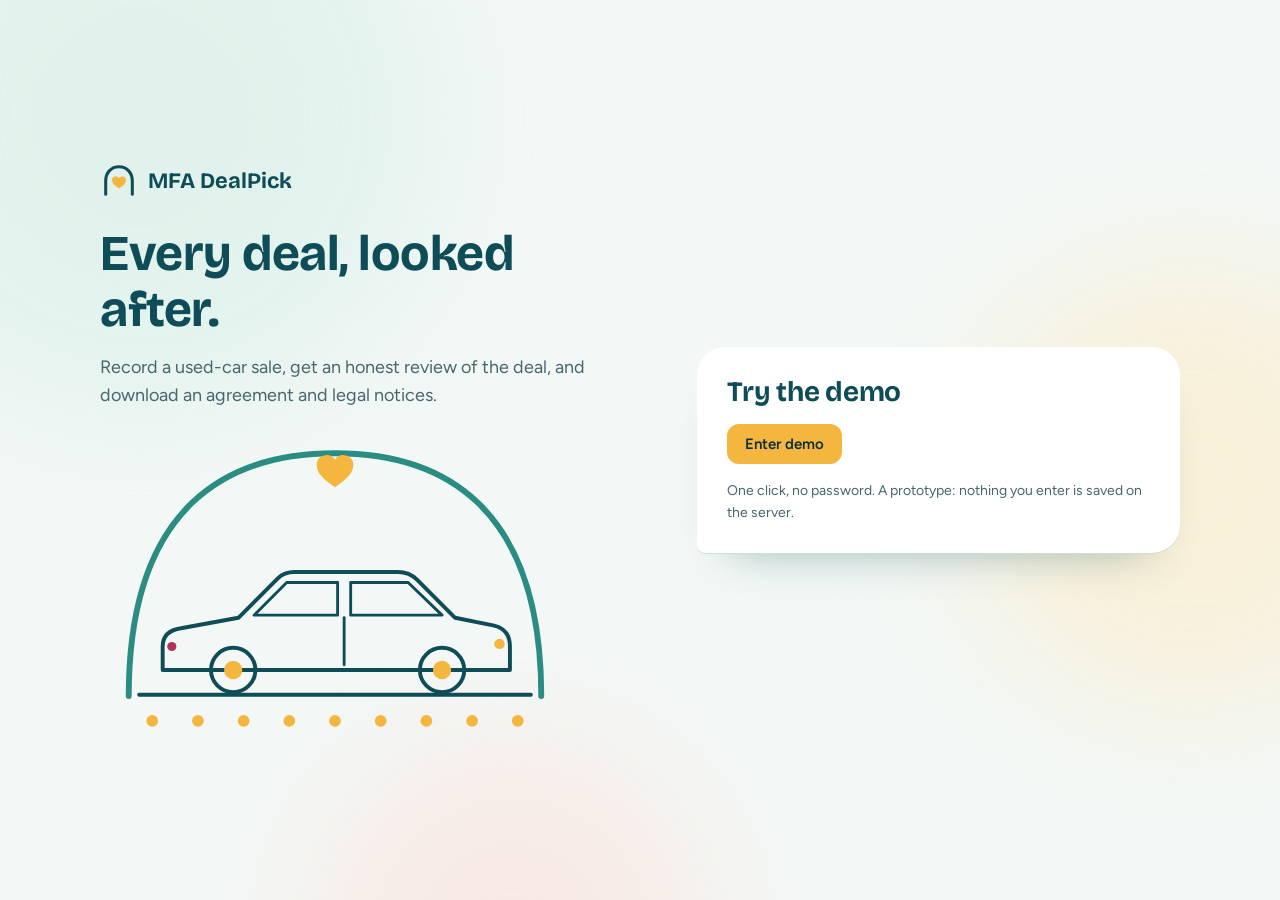
==== commit 9dac13d7: "Update index.html" ====
--- a/index.html
+++ b/index.html
@@ -2,7 +2,11 @@
 <html lang="en">
 <head>
 <meta charset="UTF-8">
-<meta name="viewport" content="width=device-width, initial-scale=1">
+<meta name="viewport" content="width=device-width, initial-scale=1, viewport-fit=cover">
+<meta name="mobile-web-app-capable" content="yes">
+<meta name="apple-mobile-web-app-capable" content="yes">
+<meta name="apple-mobile-web-app-status-bar-style" content="default">
+<meta name="apple-mobile-web-app-title" content="DealPick">
 <meta name="theme-color" content="#0E4D57">
 <title>MFA DealPick</title>
 <link rel="icon" href="data:image/svg+xml,%3Csvg xmlns='http://www.w3.org/2000/svg' viewBox='0 0 40 40'%3E%3Cpath d='M6 34V20C6 11 12 5 20 5s14 6 14 15v14' fill='none' stroke='%230E4D57' stroke-width='3.5' stroke-linecap='round'/%3E%3Cpath d='M20 28c-5-3.4-7.5-6-7.5-9a4.2 4.2 0 0 1 7.5-2.2A4.2 4.2 0 0 1 27.5 19c0 3-2.5 5.6-7.5 9z' fill='%23F4B63F'/%3E%3C/svg%3E">
@@ -253,6 +257,95 @@
 .tabs button { flex: 1 1 auto; }
 .stack { display: grid; gap: 14px; }
 .enter { animation: rise .5s var(--ease) both; }
+
+/* ---------- phones and tablets ---------- */
+html { -webkit-tap-highlight-color: transparent; }
+body { min-height: 100vh; min-height: 100dvh; padding-left: env(safe-area-inset-left); padding-right: env(safe-area-inset-right); }
+.auth { min-height: 100vh; min-height: 100dvh; }
+.top { padding-top: max(14px, env(safe-area-inset-top)); }
+main { padding-bottom: max(90px, calc(40px + env(safe-area-inset-bottom))); }
+#toasts { bottom: max(18px, env(safe-area-inset-bottom)); }
+.paper, .editor { -webkit-overflow-scrolling: touch; }
+.paper table { display: block; overflow-x: auto; max-width: 100%; }
+.sheet, .modal, .paper, dl.facts dd, .note, .deal, .list-row { overflow-wrap: anywhere; }
+.paper p { overflow-wrap: break-word; }
+img, svg { max-width: 100%; }
+
+/* touch devices: comfortable tap targets, no sticky hover */
+@media (pointer: coarse) {
+  .btn { min-height: 46px; }
+  .btn.small { min-height: 40px; }
+  .who button { min-height: 40px; padding: 8px 6px; }
+  .tabs button { min-height: 42px; }
+  nav.main a { padding: 11px 16px; }
+  input, select { min-height: 46px; }
+  .pick { padding: 16px; }
+}
+@media (hover: none) {
+  .btn:hover, .pick:hover { transform: none; box-shadow: none; }
+}
+
+/* tablets (portrait and small landscape) */
+@media (min-width: 601px) and (max-width: 1024px) {
+  main { max-width: 100%; }
+  .grid { grid-template-columns: repeat(2, minmax(0, 1fr)); }
+  .grid.metrics { grid-template-columns: repeat(auto-fit, minmax(180px, 1fr)); }
+  .span2 { grid-column: 1 / -1; }
+  .paper { max-height: none; }
+}
+
+/* phones */
+@media (max-width: 600px) {
+  body { font-size: 16px; }
+  .aura i { filter: blur(48px); }
+  .logo { font-size: 19px; }
+  .logo svg { width: 32px; height: 32px; }
+  .top { gap: 8px; padding-bottom: 8px; }
+  .top .spacer { display: none; }
+  .who { width: 100%; justify-content: space-between; gap: 8px; }
+  .auth { align-content: start; gap: 20px; padding: 20px 16px 32px; }
+  .auth .lead { font-size: 16px; margin-top: 10px; }
+  .hero-art { display: none; }
+  .auth-card { border-radius: 22px; }
+  .sheet { border-radius: 18px; padding: 16px; }
+  .sheet.tight { padding: 14px 16px; }
+  .page-head { margin: 10px 0 16px; }
+  .grid, .grid.metrics { grid-template-columns: 1fr; gap: 12px; }
+  .row { gap: 8px; }
+  .row > .btn { flex: 1 1 140px; }
+  .row.end { justify-content: stretch; }
+  .tabs button { font-size: 13px; padding: 9px 4px; }
+  /* wizard: show numbers; only the current step keeps its name */
+  .step { font-size: 0; gap: 0; }
+  .step.now { font-size: 12px; gap: 4px; }
+  .step i { font-size: 14px; }
+  .road-labels { font-size: 11px; }
+  .road-labels span { overflow-wrap: anywhere; padding: 0 1px; }
+  .status { padding: 14px 16px; gap: 12px; }
+  .approved-box { padding: 16px; gap: 14px; }
+  .seal { width: 110px; height: 110px; }
+  .paper { padding: 16px 14px; font-size: 15px; max-height: none; }
+  .paper p { text-align: left; }
+  .paper .t1 { font-size: 18px; }
+  .paper .t2 { font-size: 16px; }
+  .editor { min-height: 360px; padding: 14px; font-size: 16px; }
+  dl.facts { grid-template-columns: 1fr; gap: 0; }
+  dl.facts dd { margin-bottom: 8px; }
+  .list-row .grow { min-width: 0; flex-basis: 100%; }
+  /* dialogs become bottom sheets */
+  .modal-back { align-items: end; padding: 0; }
+  .modal, .modal.wide { border-radius: 22px 22px 0 0; max-height: 92vh; max-height: 92dvh; padding-bottom: max(20px, env(safe-area-inset-bottom)); }
+  .pick:hover { transform: none; }
+}
+@media (max-width: 360px) {
+  main, .top { padding-left: 12px; padding-right: 12px; }
+  h1 { font-size: 28px; }
+  .btn { padding: 10px 14px; }
+}
+@media (orientation: landscape) and (max-height: 500px) {
+  .auth { min-height: 0; align-content: start; }
+  .modal { max-height: 96vh; }
+}
 </style>
 </head>
 <body>
@@ -534,22 +627,21 @@
       const btn = form.querySelector("button[type=submit]");
       btn.disabled = true;
       try {
-        await api("/login", "POST", collect(form));
+        await api("/demo-login", "POST", {});
         S.authed = true;
         startApp();
       } catch (ex) { err.textContent = ex.message; err.hidden = false; btn.disabled = false; }
     }
     const form = h("form", { onsubmit: submit, novalidate: true },
-      h("div", { class: "stack" }, field({ k: "username", l: "Username", ac: "username" }), field({ k: "password", l: "Password", t: "password", ac: "current-password" })),
-      err, h("div", { class: "row", style: { marginTop: "18px" } }, h("button", { class: "btn gold", type: "submit" }, "Log in")));
+      err, h("div", { class: "row" }, h("button", { class: "btn gold", type: "submit" }, "Enter demo")));
     app.replaceChildren(h("div", { class: "auth" },
       h("div", null,
         h("span", { class: "logo", style: { marginBottom: "26px" } }, logo(), "MFA DealPick"),
         h("h1", null, "Every deal, looked after."),
-        h("p", { class: "lead" }, "Record a used-car sale, get an honest review of the deal, and download an agreement and legal notices written for Tamil Nadu or Kerala."),
+        h("p", { class: "lead" }, "Record a used-car sale, get an honest review of the deal, and download an agreement and legal notices."),
         heroArt()),
-      h("div", { class: "sheet auth-card" }, h("h2", { style: { marginBottom: "16px" } }, "Dealer log in"), form,
-        h("p", { class: "muted small", style: { marginTop: "16px", marginBottom: 0 } }, "A prototype: nothing you enter is saved on the server."))));
+      h("div", { class: "sheet auth-card" }, h("h2", { style: { marginBottom: "16px" } }, "Try the demo"), form,
+        h("p", { class: "muted small", style: { marginTop: "16px", marginBottom: 0 } }, "One click, no password. A prototype: nothing you enter is saved on the server."))));
   }
 
   /* ---------------------------------------------------------------- shell and progress */
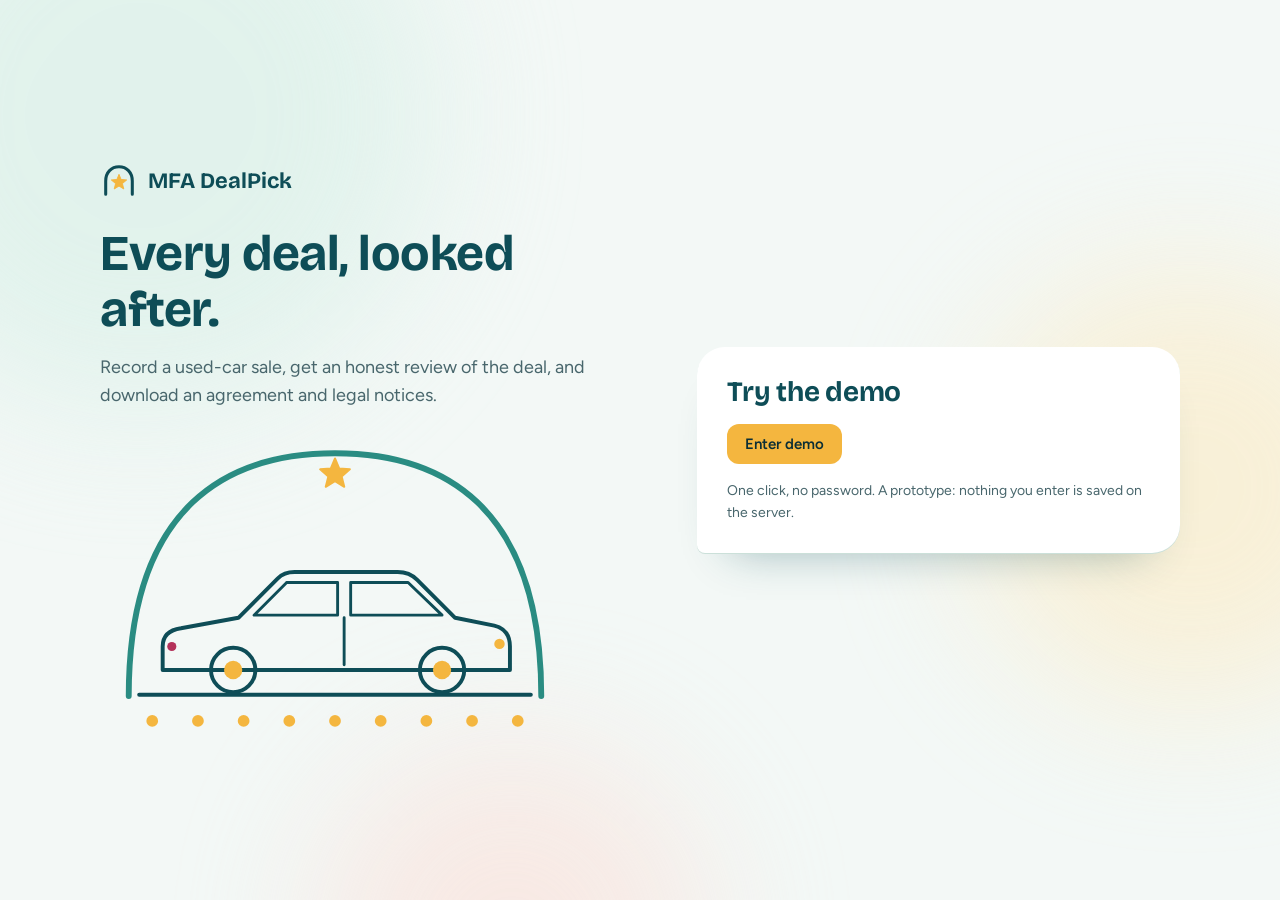
==== commit 6360ea20: "Update index.html" ====
--- a/index.html
+++ b/index.html
@@ -115,7 +115,7 @@
 @keyframes pop { from { opacity: 0; transform: scale(.2); } to { opacity: 1; transform: none; } }
 @keyframes glow { 50% { opacity: .45; } }
 .pulli circle { transform-box: fill-box; transform-origin: center; }
-.heart-top { fill: var(--gold); opacity: 0; transform-box: fill-box; transform-origin: center; animation: pop .7s var(--ease) 3.2s forwards, beat 2.8s ease-in-out 4s infinite; }
+.star-top { fill: var(--gold); opacity: 0; transform-box: fill-box; transform-origin: center; animation: pop .7s var(--ease) 3.2s forwards, beat 2.8s ease-in-out 4s infinite; }
 .auth-card { border-radius: 28px 28px 28px 8px; }
 .tabs { display: flex; gap: 4px; background: var(--mint2); padding: 4px; border-radius: 14px; margin-bottom: 20px; }
 .tabs button { flex: 1; border: 0; background: none; padding: 9px 8px; border-radius: 10px; font: 600 14px var(--body); color: var(--lagoon); cursor: pointer; transition: background .25s, box-shadow .25s; }
@@ -246,7 +246,7 @@
 @media (prefers-reduced-motion: reduce) {
   *, *::before, *::after { animation-duration: .001ms !important; animation-delay: 0s !important; animation-iteration-count: 1 !important; transition-duration: .001ms !important; transition-delay: 0s !important; }
   .draw { stroke-dashoffset: 0; }
-  .pulli circle, .heart-top { opacity: 1; }
+  .pulli circle, .star-top { opacity: 1; }
 }
 
 /* ---------- additions for the one-time flow ---------- */
@@ -305,7 +305,7 @@
   .who { width: 100%; justify-content: space-between; gap: 8px; }
   .auth { align-content: start; gap: 20px; padding: 20px 16px 32px; }
   .auth .lead { font-size: 16px; margin-top: 10px; }
-  .hero-art { display: none; }
+  .hero-art { width: min(100%, 360px); margin: 18px auto 0; }
   .auth-card { border-radius: 22px; }
   .sheet { border-radius: 18px; padding: 16px; }
   .sheet.tight { padding: 14px 16px; }
@@ -315,10 +315,10 @@
   .row > .btn { flex: 1 1 140px; }
   .row.end { justify-content: stretch; }
   .tabs button { font-size: 13px; padding: 9px 4px; }
-  /* wizard: show numbers; only the current step keeps its name */
-  .step { font-size: 0; gap: 0; }
-  .step.now { font-size: 12px; gap: 4px; }
-  .step i { font-size: 14px; }
+  /* wizard: keep every step name, in a smaller size */
+  .step { font-size: 11px; gap: 4px; text-align: center; line-height: 1.2; padding: 0 2px; }
+  .step i { font-size: 14px; width: 30px; height: 30px; }
+  .step::before, .step::after { top: 14px; }
   .road-labels { font-size: 11px; }
   .road-labels span { overflow-wrap: anywhere; padding: 0 1px; }
   .status { padding: 14px 16px; gap: 12px; }
@@ -407,7 +407,7 @@
 
   /* ---------------------------------------------------------------- artwork (fixed markup only) */
 
-  const logo = () => svgFrom(`<svg viewBox="0 0 40 40" aria-hidden="true"><path d="M6 34V20C6 11 12 5 20 5s14 6 14 15v14" fill="none" stroke="#0E4D57" stroke-width="3.2" stroke-linecap="round"/><path class="beat" d="M20 28c-5-3.4-7.5-6-7.5-9a4.2 4.2 0 0 1 7.5-2.2A4.2 4.2 0 0 1 27.5 19c0 3-2.5 5.6-7.5 9z" fill="#F4B63F"/></svg>`);
+  const logo = () => svgFrom(`<svg viewBox="0 0 40 40" aria-hidden="true"><path d="M6 34V20C6 11 12 5 20 5s14 6 14 15v14" fill="none" stroke="#0E4D57" stroke-width="3.2" stroke-linecap="round"/><path class="beat" d="M20.0 13.0L22.2 18.4L28.1 18.9L23.6 22.7L25.0 28.4L20.0 25.3L15.0 28.4L16.4 22.7L11.9 18.9L17.8 18.4z" fill="#F4B63F" stroke="#F4B63F" stroke-width="1" stroke-linejoin="round"/></svg>`);
 
   const carIcon = () => svgFrom(`<svg class="car" viewBox="0 0 64 30" aria-hidden="true"><path d="M3 24V17q0-4 5-5l11-2 8-7q2-2 5-2h15q3 0 5 3l7 6 6 2q3 1 3 5v7z" fill="#0E4D57"/><path d="M24 9l-5 6h12V9zm11 0v6h16l-5-6z" fill="#D6EFE6"/><circle cx="17" cy="24" r="5" fill="#0B2E35"/><circle cx="17" cy="24" r="2" fill="#F4B63F"/><circle cx="49" cy="24" r="5" fill="#0B2E35"/><circle cx="49" cy="24" r="2" fill="#F4B63F"/></svg>`);
 
@@ -415,7 +415,7 @@
     const dots = [40, 75, 110, 145, 180, 215, 250, 285, 320].map((x, i) => `<circle cx="${x}" cy="219" r="4.5" style="animation-delay:${3.4 + i * 0.12}s,${5 + i * 0.3}s"/>`).join("");
     return svgFrom(`<svg class="hero-art" viewBox="0 0 360 232" role="img" aria-label="A car sheltered under a protective arch">
       <path class="draw arch" pathLength="1" d="M22 200C22 52 100 14 180 14s158 38 158 186"/>
-      <path class="heart-top" d="M180 40c-9-6-14-11-14-17a7.6 7.6 0 0 1 14-4 7.6 7.6 0 0 1 14 4c0 6-5 11-14 17z"/>
+      <path class="star-top" d="M180.0 18.0L183.2 25.6L191.4 26.3L185.1 31.7L187.1 39.7L180.0 35.4L172.9 39.7L174.9 31.7L168.6 26.3L176.8 25.6z" stroke="#F4B63F" stroke-width="1.5" stroke-linejoin="round"/>
       <path class="draw" pathLength="1" d="M30 199H330"/>
       <g class="car-bob"><g transform="translate(40 80)">
         <path class="draw" pathLength="1" d="M8 100V82Q8 70 22 68L66 60L96 30Q101 25 109 25H188Q197 25 203 31L232 60L262 66Q274 69 274 82V100Z"/>
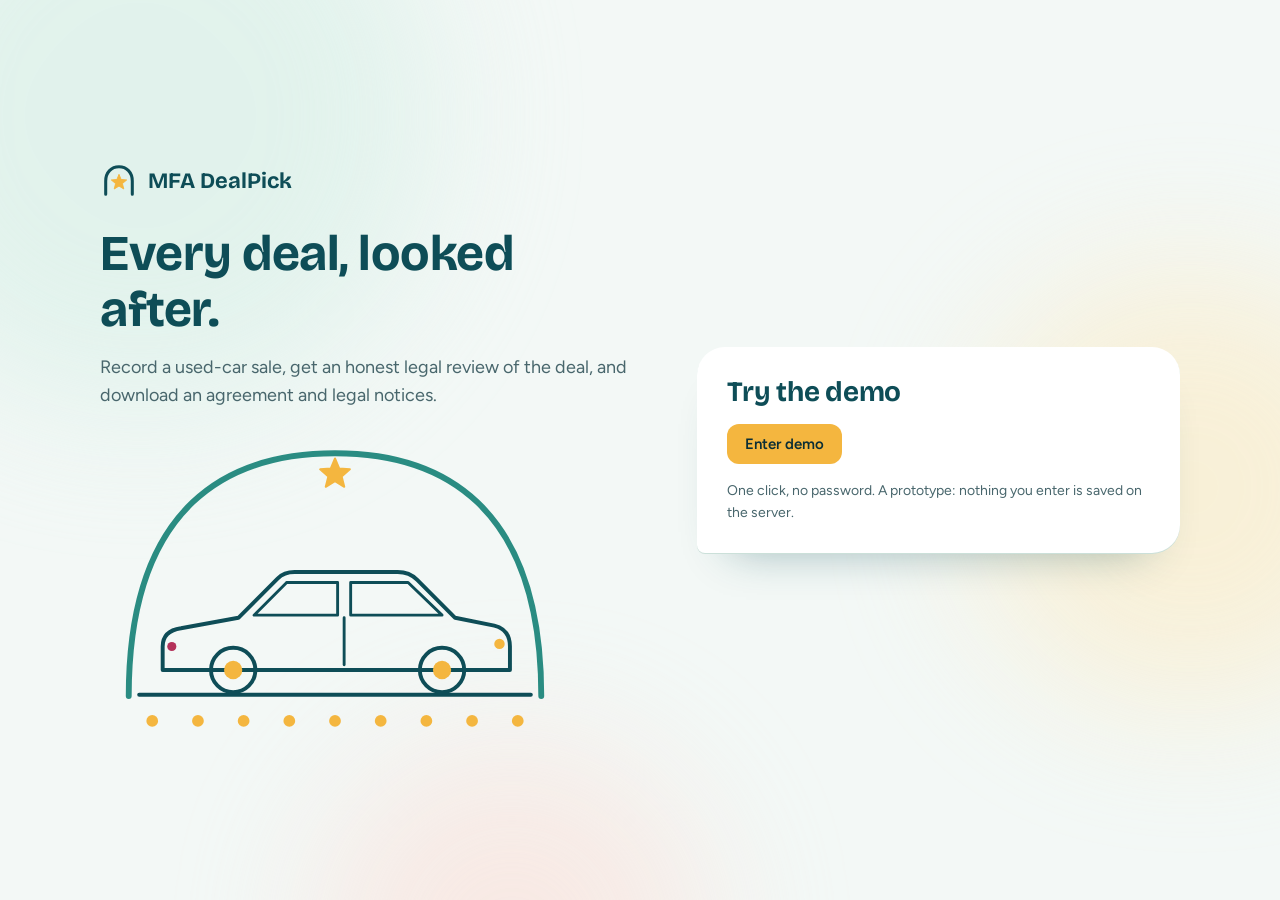
==== commit 3475f7e6: "Update index.html" ====
--- a/index.html
+++ b/index.html
@@ -9,7 +9,7 @@
 <meta name="apple-mobile-web-app-title" content="DealPick">
 <meta name="theme-color" content="#0E4D57">
 <title>MFA DealPick</title>
-<link rel="icon" href="data:image/svg+xml,%3Csvg xmlns='http://www.w3.org/2000/svg' viewBox='0 0 40 40'%3E%3Cpath d='M6 34V20C6 11 12 5 20 5s14 6 14 15v14' fill='none' stroke='%230E4D57' stroke-width='3.5' stroke-linecap='round'/%3E%3Cpath d='M20 28c-5-3.4-7.5-6-7.5-9a4.2 4.2 0 0 1 7.5-2.2A4.2 4.2 0 0 1 27.5 19c0 3-2.5 5.6-7.5 9z' fill='%23F4B63F'/%3E%3C/svg%3E">
+<link rel="icon" href="data:image/svg+xml,%3Csvg xmlns='http://www.w3.org/2000/svg' viewBox='0 0 40 40'%3E%3Cpath d='M6 34V20C6 11 12 5 20 5s14 6 14 15v14' fill='none' stroke='%230E4D57' stroke-width='3.5' stroke-linecap='round'/%3E%3Cpath d='M20.0 13.0L22.2 18.4L28.1 18.9L23.6 22.7L25.0 28.4L20.0 25.3L15.0 28.4L16.4 22.7L11.9 18.9L17.8 18.4z' fill='%23F4B63F' stroke='%23F4B63F' stroke-width='1' stroke-linejoin='round'/%3E%3C/svg%3E">
 <link rel="preconnect" href="https://fonts.googleapis.com">
 <link rel="preconnect" href="https://fonts.gstatic.com" crossorigin>
 <link href="https://fonts.googleapis.com/css2?family=Bricolage+Grotesque:opsz,wght@12..96,500..800&family=Figtree:wght@400;500;600;700&display=swap" rel="stylesheet">
@@ -360,7 +360,7 @@
   "use strict";
 
   const app = document.getElementById("app");
-  const STAGES = ["Deal details", "AI review", "Questions", "Documents"];
+  const STAGES = ["Deal details", "Legal review", "Questions", "Documents"];
 
   function h(tag, attrs, ...kids) {
     const el = document.createElement(tag);
@@ -560,7 +560,7 @@
 
 
   /* ================================================================ one-time-use flow ================================================================
-     login -> deal details (wizard) -> AI review -> questions + notice choice -> documents + one Word download.
+     login -> deal details (wizard) -> legal review -> questions + notice choice -> documents + one Word download.
      Nothing is saved: the deal lives in this page's memory and is gone when the tab closes. */
 
   const DEFAULTS = {
@@ -638,7 +638,7 @@
       h("div", null,
         h("span", { class: "logo", style: { marginBottom: "26px" } }, logo(), "MFA DealPick"),
         h("h1", null, "Every deal, looked after."),
-        h("p", { class: "lead" }, "Record a used-car sale, get an honest review of the deal, and download an agreement and legal notices."),
+        h("p", { class: "lead" }, "Record a used-car sale, get an honest legal review of the deal, and download an agreement and legal notices."),
         heroArt()),
       h("div", { class: "sheet auth-card" }, h("h2", { style: { marginBottom: "16px" } }, "Try the demo"), form,
         h("p", { class: "muted small", style: { marginTop: "16px", marginBottom: 0 } }, "One click, no password. A prototype: nothing you enter is saved on the server."))));
@@ -646,7 +646,7 @@
 
   /* ---------------------------------------------------------------- shell and progress */
 
-  const STAGE_NAMES = ["Deal details", "AI review", "Questions", "Documents"];
+  const STAGE_NAMES = ["Deal details", "Legal review", "Questions", "Documents"];
 
   function shell() {
     app.replaceChildren(
@@ -708,7 +708,7 @@
       nav.replaceChildren(
         S.step > 0 ? h("button", { class: "btn line", type: "button", onclick: () => move(-1) }, "Back") : h("button", { class: "btn soft", type: "button", onclick: sample }, "Fill in a sample deal"),
         h("span", { class: "spacer" }),
-        S.step < WIZ.length - 1 ? h("button", { class: "btn", type: "button", onclick: () => move(1) }, "Next") : h("button", { class: "btn gold", type: "button", onclick: review }, "Review this deal"));
+        S.step < WIZ.length - 1 ? h("button", { class: "btn", type: "button", onclick: () => move(1) }, "Next") : h("button", { class: "btn gold", type: "button", onclick: review }, "Get the legal review"));
     }
     function stash() { Object.assign(values, collect(body)); }
     function sample() { Object.assign(values, SAMPLE); draw(); toast("Sample deal filled in. Press Next to look through it."); }
@@ -731,7 +731,7 @@
       stash();
       const miss = WIZ.flatMap((s) => s.fields).find((f) => f.req && !String(values[f.k] || "").trim());
       if (miss) { err.textContent = "Fill in: " + miss.l + "."; err.hidden = false; return; }
-      await busy(e.currentTarget, "Reviewing your deal", async () => {
+      await busy(e.currentTarget, "Reviewing the deal", async () => {
         S.review = await api("/analyze", "POST", payload());
         screenReview();
       });
@@ -748,13 +748,28 @@
     return Object.assign({ profile, deal: S.values }, extra || {});
   }
 
-  /* ---------------------------------------------------------------- 2. AI review */
+  /* ---------------------------------------------------------------- 2. legal review */
 
   function notes(title, items, kind) {
     if (!items || !items.length) return null;
     return h("div", { class: "sheet" }, h("h3", { style: { marginBottom: "6px" } }, title),
       items.map((it) => h("div", { class: "note " + (it.level || kind || "") }, h("span", { class: "dot" }),
         h("div", null, it.text || it.issue || it, it.action ? h("div", { class: "hint", style: { marginTop: "2px" } }, "What to do: " + it.action) : null))));
+  }
+
+  function legalCard(L) {
+    if (!L) return null;
+    const look = { strong: ["", "pulse"], mixed: ["draft", "pencil"], weak: ["changes", "flag"] }[L.standing] || ["", "pulse"];
+    return h("div", { class: "sheet" },
+      h("div", { class: "status " + look[0], style: { marginBottom: "10px" } }, h("span", { class: look[1] }),
+        h("div", null, h("h3", null, "Honest legal review: " + L.headline), h("p", null, L.summary))),
+      L.ai_summary ? h("p", { style: { margin: "0 0 6px" } }, h("b", null, "AI's reading. "), L.ai_summary) : null,
+      (L.points || []).map((pt) => h("div", { class: "note " + (pt.level || "") }, h("span", { class: "dot" }),
+        h("div", null, pt.issue,
+          pt.law ? h("div", { class: "hint", style: { marginTop: "2px" } }, "Basis: " + pt.law) : null,
+          pt.action ? h("div", { class: "hint", style: { marginTop: "2px" } }, "What to do: " + pt.action) : null,
+          pt.ai ? h("div", { class: "hint", style: { marginTop: "2px" } }, "Added by the AI. Confirm with your advocate.") : null))),
+      h("p", { class: "muted small", style: { margin: "10px 0 0" } }, L.caveat));
   }
 
   function screenReview() {
@@ -763,12 +778,13 @@
     show(1,
       h("div", { class: "page-head" }, h("h1", null, "How the deal looks")),
       h("div", { class: "status " + look[0] }, h("span", { class: look[1] }), h("div", null, h("h3", null, cap(r.risk_level) + " risk"), h("p", null, r.verdict))),
-      res.ai ? h("p", { class: "muted small" }, "Written by AI from the facts you entered, plus rule-based checks for Tamil Nadu and Kerala. Confirm legal points with your advocate.")
+      res.ai ? h("p", { class: "muted small" }, "Written by AI from the facts you entered, plus rule-based legal checks for Tamil Nadu and Kerala. Confirm legal points with your advocate.")
         : h("div", { class: "sheet tight petal" }, res.ai_note),
       h("div", { class: "grid metrics" }, r.metrics.map((m) => h("div", { class: "sheet tight mint" }, h("div", { class: "muted small" }, m.label), h("div", { class: "vtitle" }, m.value)))),
+      legalCard(r.legal),
       notes("What looks good", r.strengths, ""),
       notes("Risks, and what to do", r.risks, "warn"),
-      notes("Legal and compliance checks", r.compliance, ""),
+      notes("Paperwork and compliance checks", r.compliance, ""),
       notes("Next steps", r.next_steps, ""),
       h("div", { class: "row", style: { marginTop: "22px" } },
         h("button", { class: "btn line", type: "button", onclick: screenDeal }, "Back to the deal"), h("span", { class: "spacer" }),
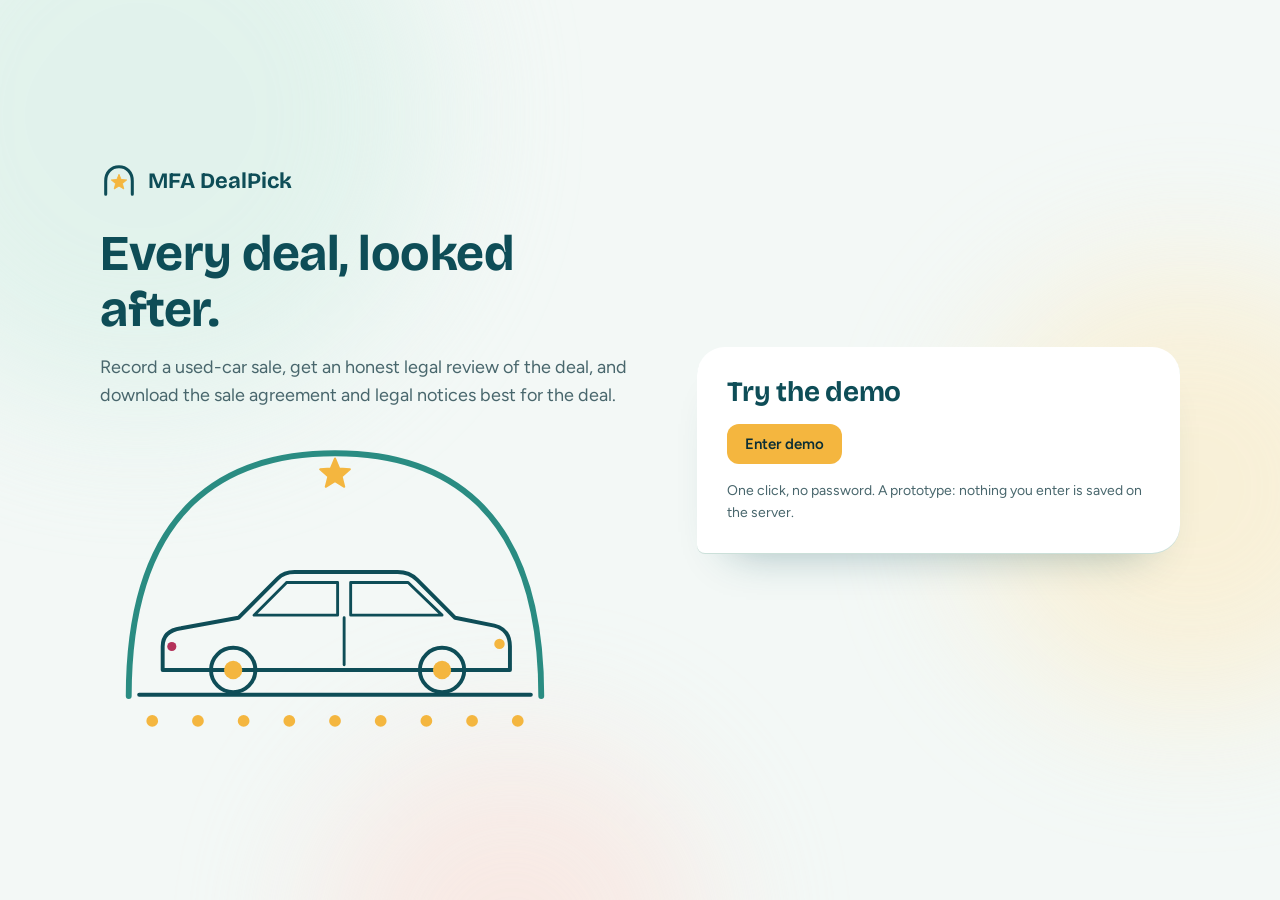
==== commit 41ec9603: "Update index.html" ====
--- a/index.html
+++ b/index.html
@@ -638,7 +638,7 @@
       h("div", null,
         h("span", { class: "logo", style: { marginBottom: "26px" } }, logo(), "MFA DealPick"),
         h("h1", null, "Every deal, looked after."),
-        h("p", { class: "lead" }, "Record a used-car sale, get an honest legal review of the deal, and download an agreement and legal notices."),
+        h("p", { class: "lead" }, "Record a used-car sale, get an honest legal review of the deal, and download the sale agreement and legal notices best for the deal."),
         heroArt()),
       h("div", { class: "sheet auth-card" }, h("h2", { style: { marginBottom: "16px" } }, "Try the demo"), form,
         h("p", { class: "muted small", style: { marginTop: "16px", marginBottom: 0 } }, "One click, no password. A prototype: nothing you enter is saved on the server."))));
